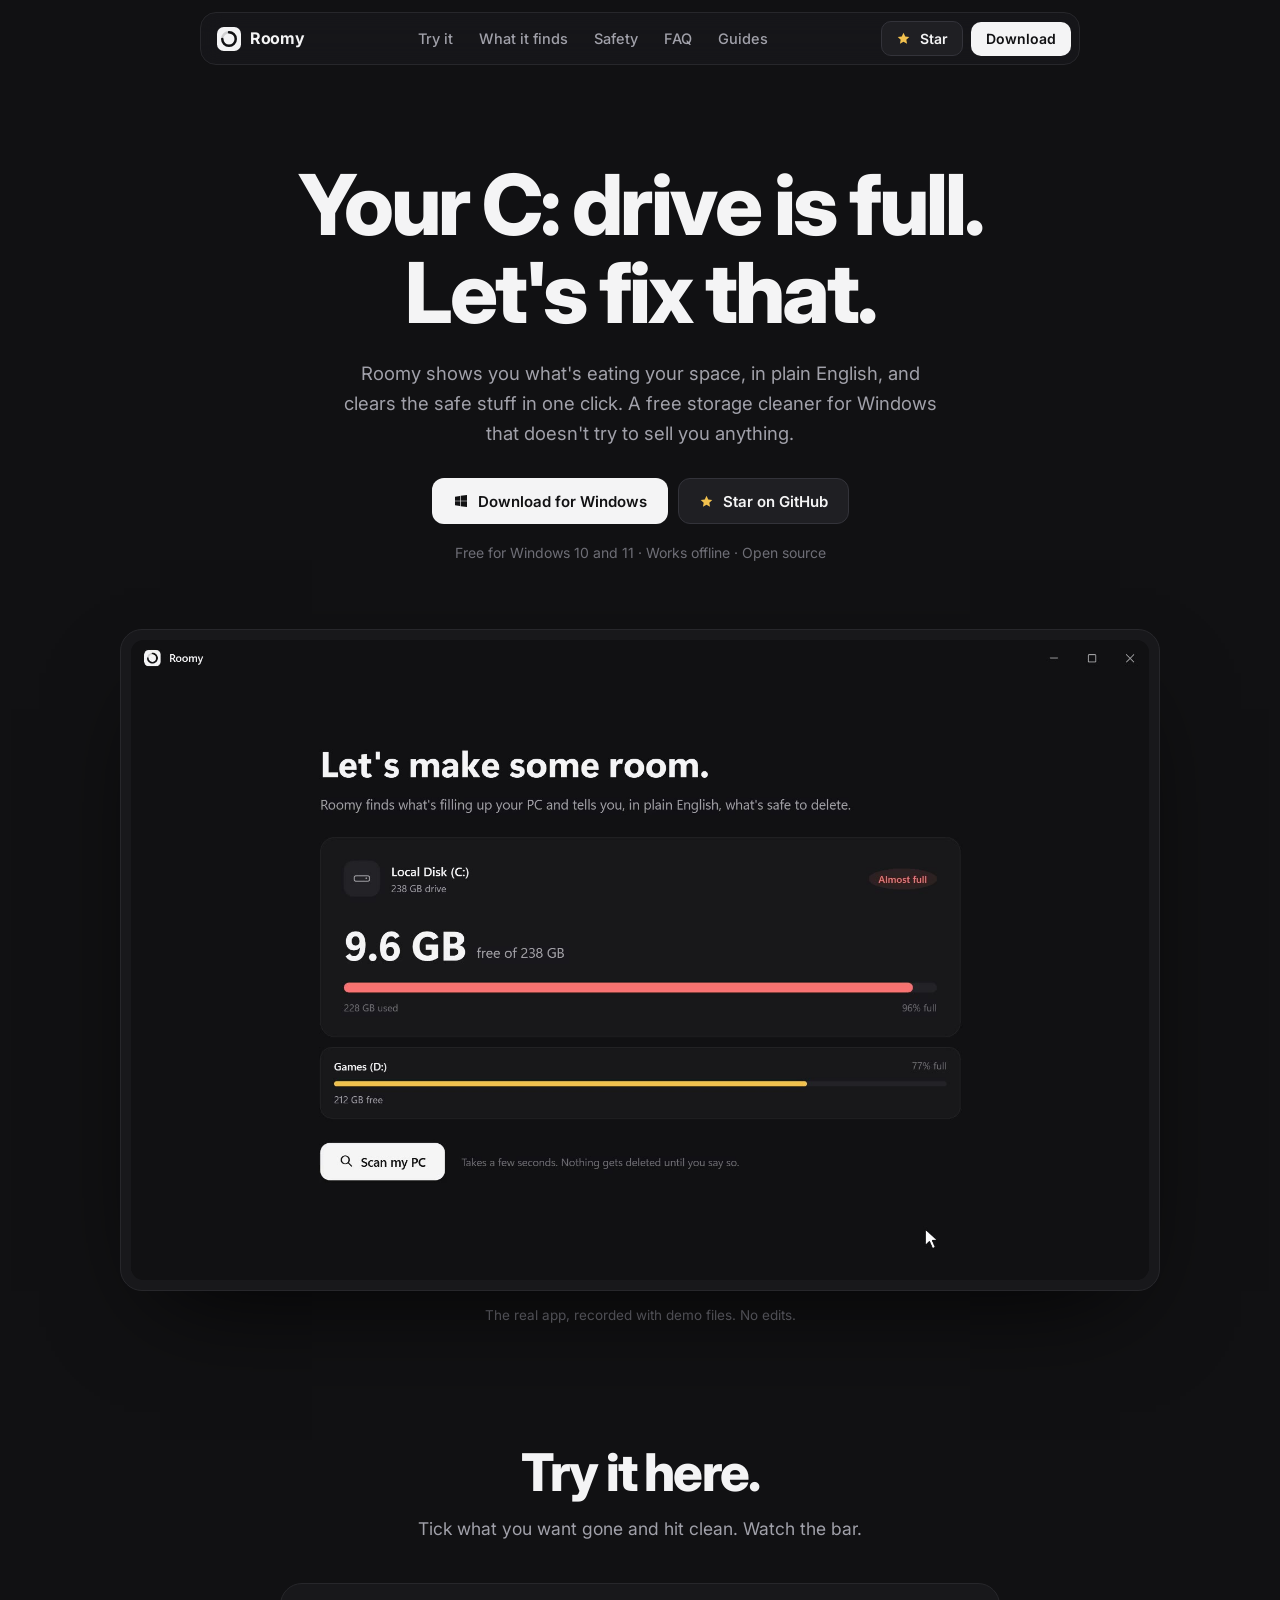
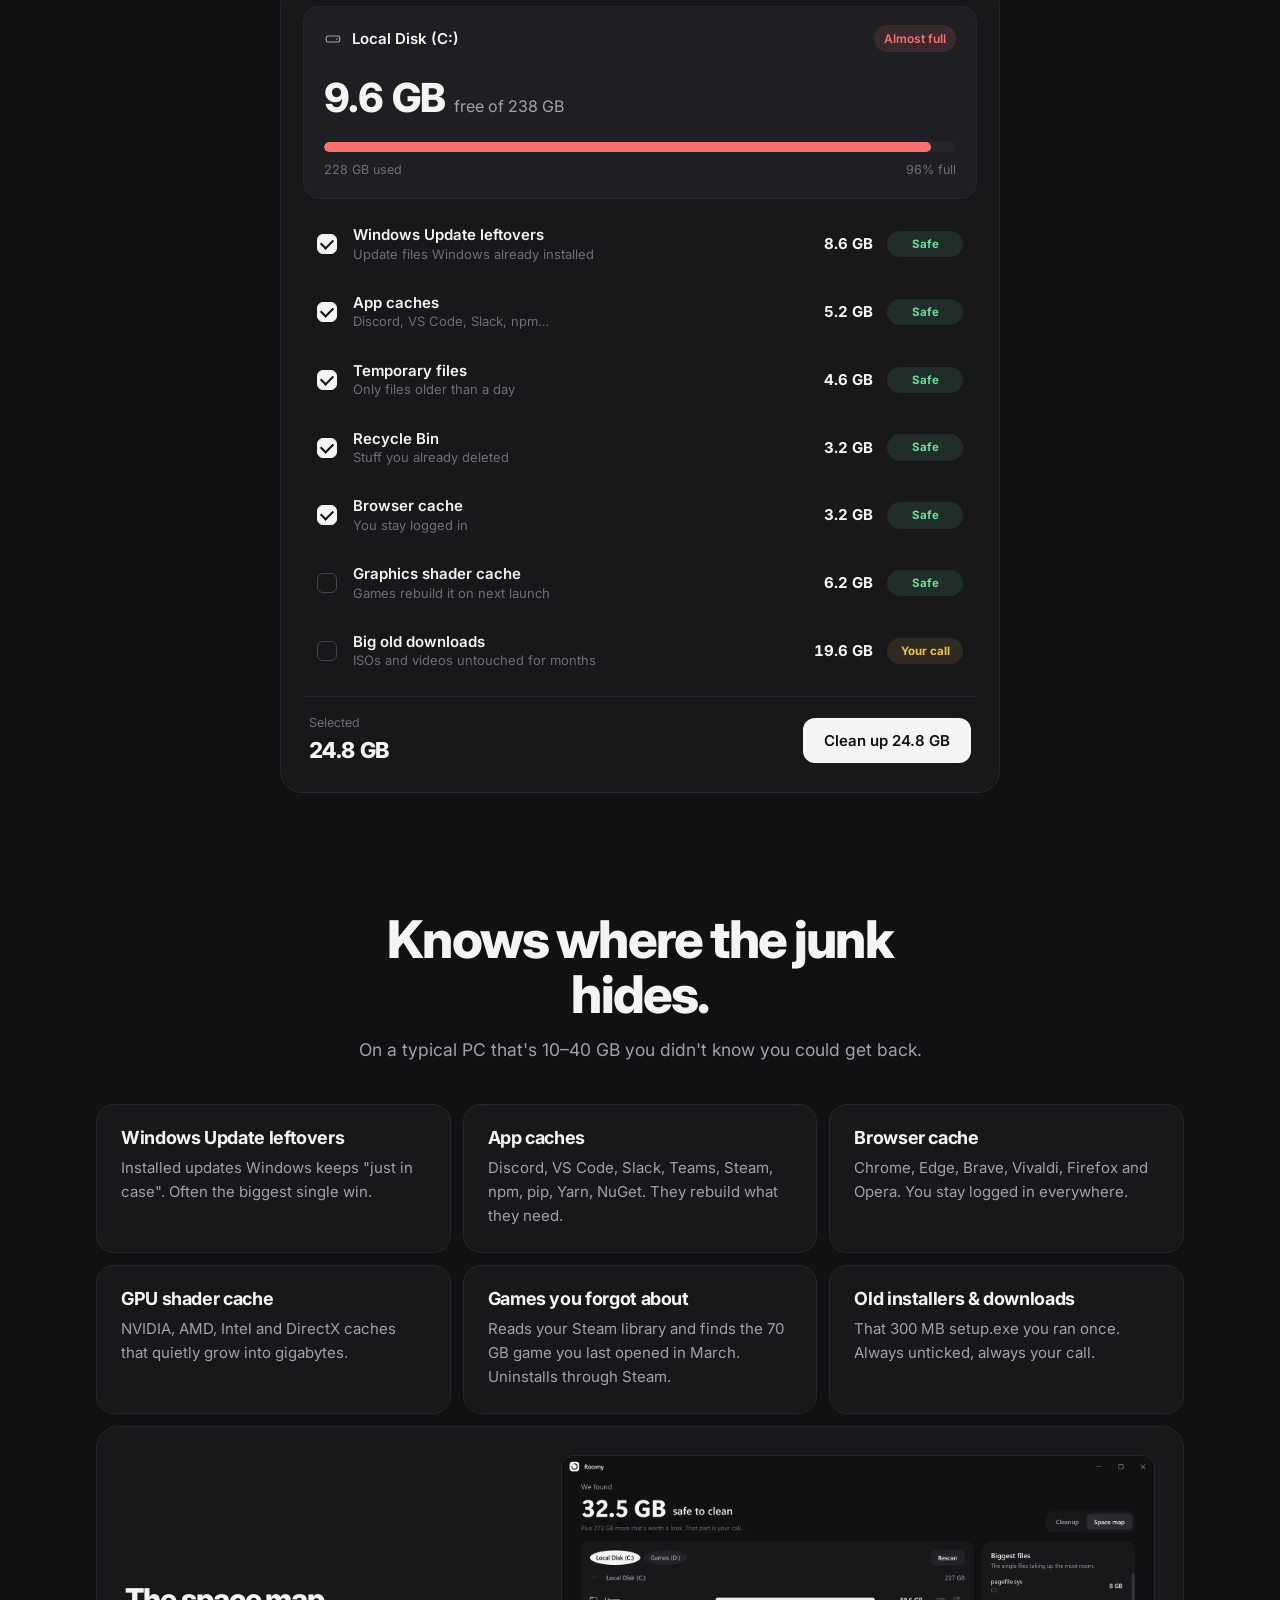
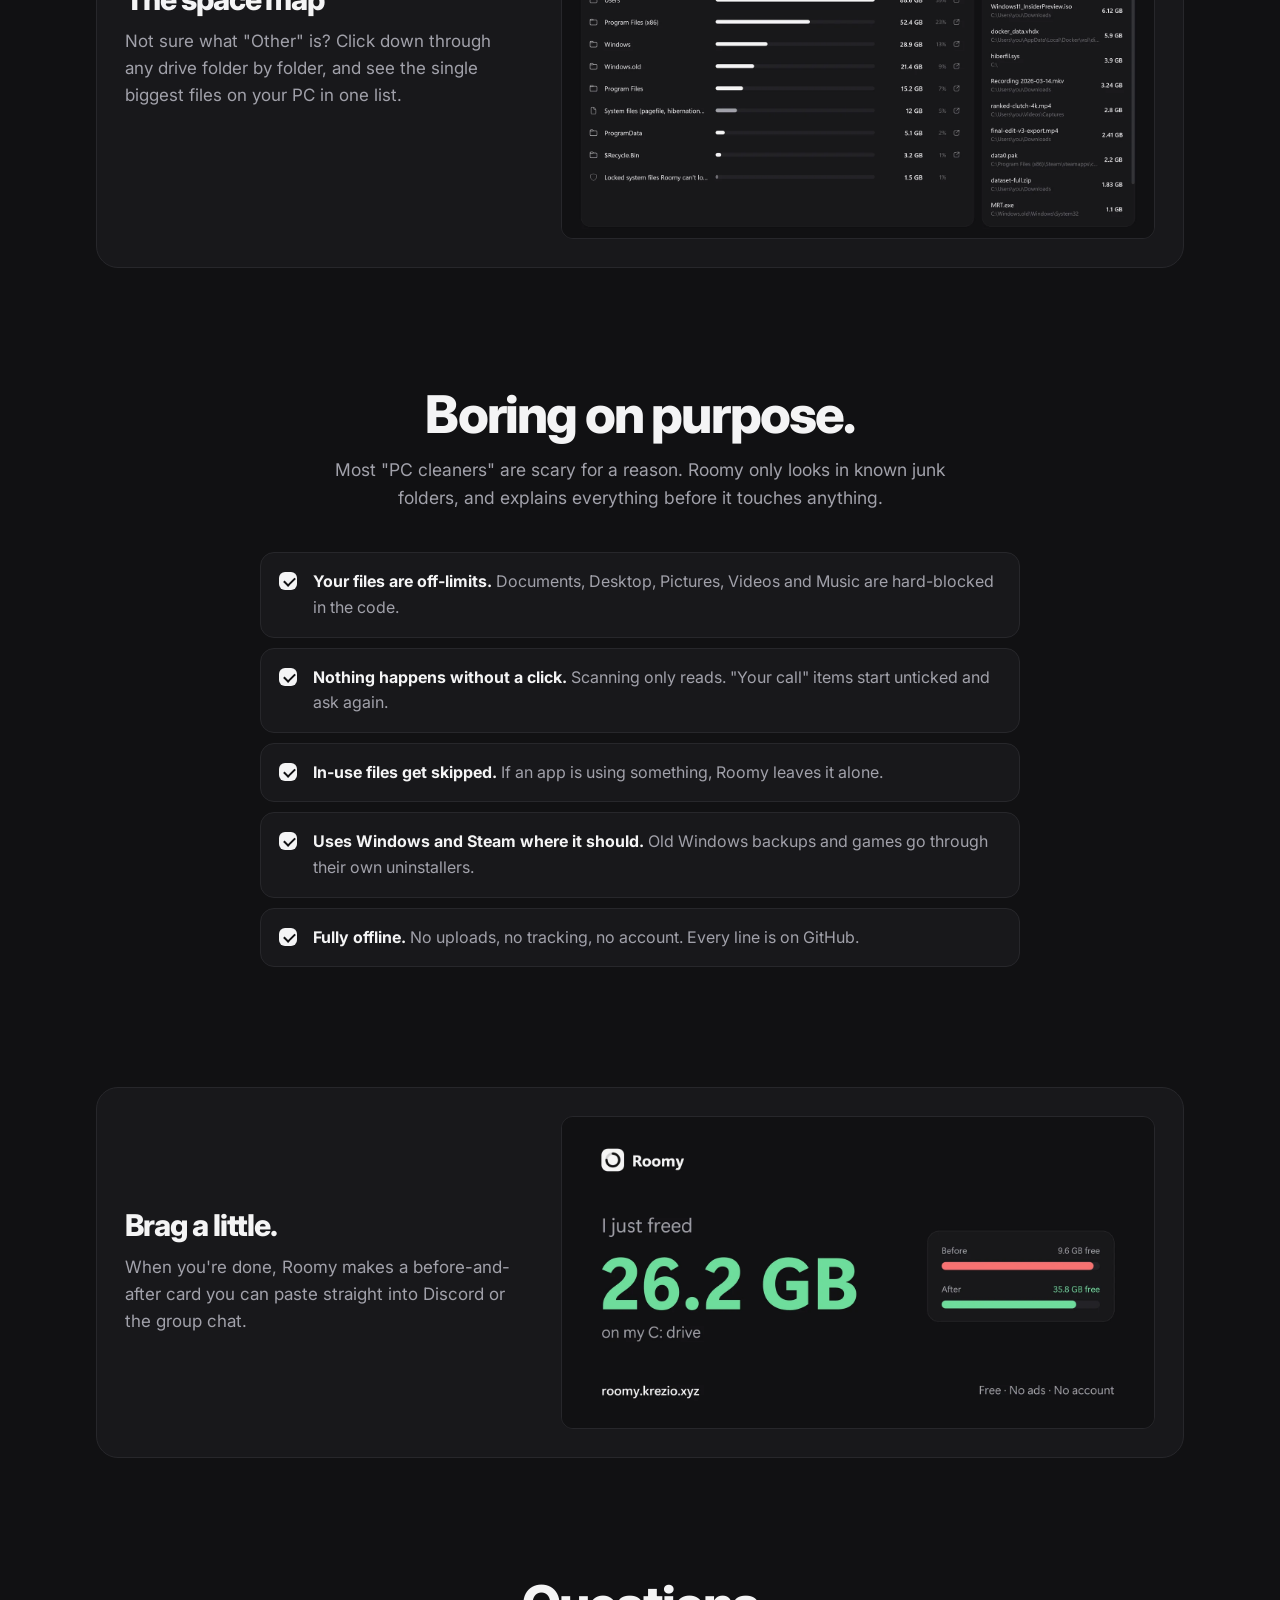
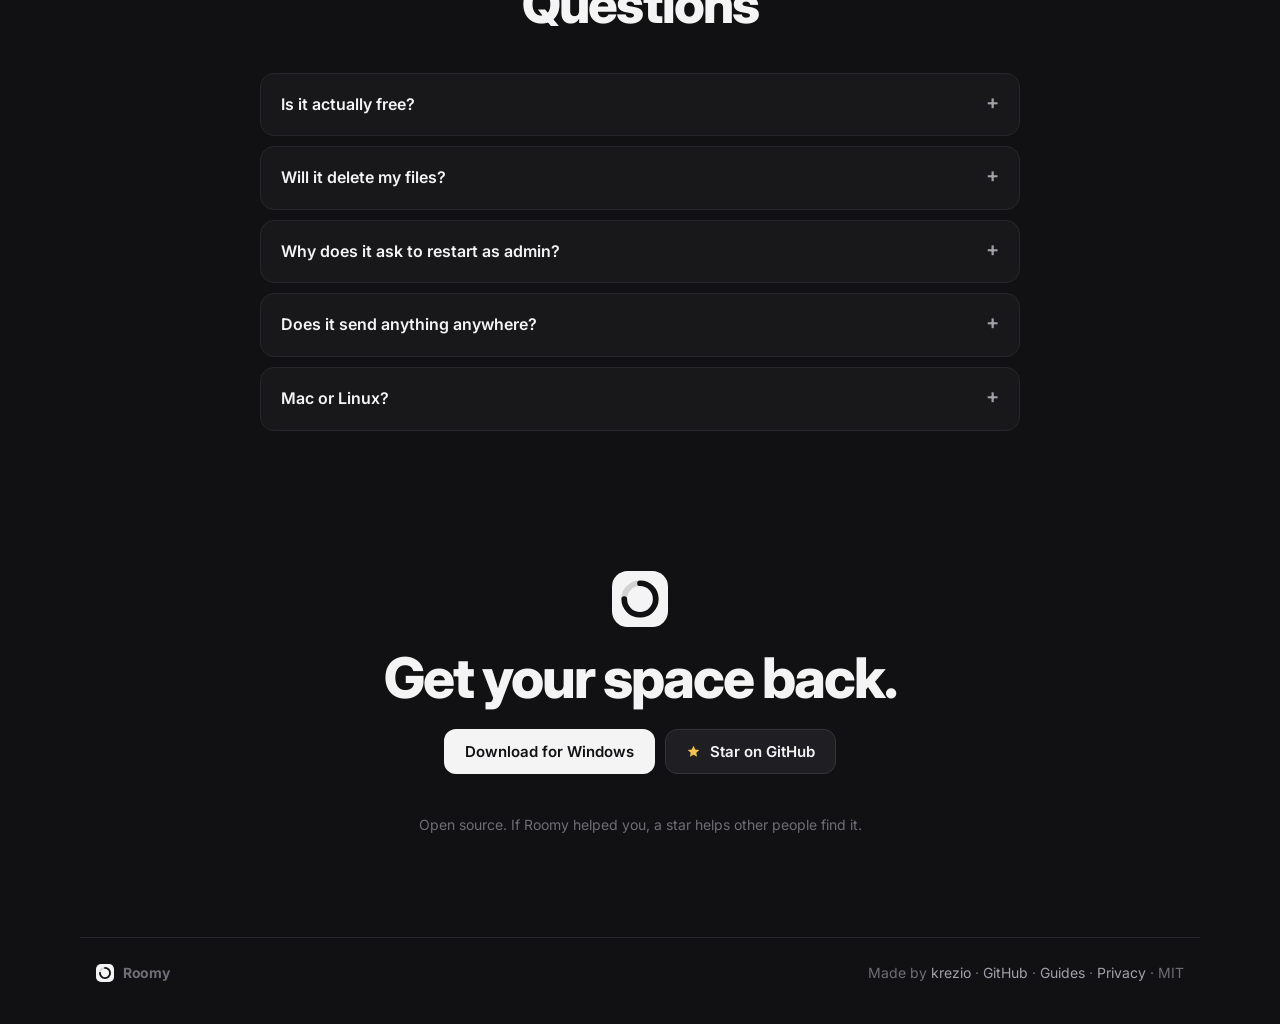
==== site/index.html @ 5559e79b "Add website" ====
<!doctype html>
<html lang="en">
<head>
  <meta charset="utf-8">
  <meta name="viewport" content="width=device-width, initial-scale=1">
  <title>Roomy: Free Disk Cleanup to Free Up Space on Windows 11 &amp; 10</title>
  <meta name="description" content="C: drive full? Roomy is a free, safe disk cleanup app for Windows 11 and 10. See what's taking up space in plain English and clear junk files in one click. No ads.">
  <link rel="canonical" href="https://roomy.krezio.xyz/">
  <meta name="google-site-verification" content="QyNxJV62C_jMAgeV5GqTAYddfvZVU5YcI4rFWdyoI1w">
  <meta name="robots" content="index, follow, max-image-preview:large">
  <meta name="theme-color" content="#111113">
  <link rel="icon" href="favicon.ico" sizes="any">
  <link rel="icon" href="assets/logo.svg" type="image/svg+xml">
  <link rel="apple-touch-icon" href="assets/apple-touch-icon.png">
  <link rel="manifest" href="site.webmanifest">
  <meta property="og:type" content="website">
  <meta property="og:site_name" content="Roomy">
  <meta property="og:title" content="Roomy: your C: drive is full. Let's fix that.">
  <meta property="og:description" content="Free disk cleanup for Windows. See what's eating your space in plain English and clean the safe stuff in one click.">
  <meta property="og:image" content="https://roomy.krezio.xyz/assets/og.png">
  <meta property="og:image:width" content="1200">
  <meta property="og:image:height" content="630">
  <meta property="og:image:alt" content="Roomy: I just freed 26.2 GB on my C: drive">
  <meta property="og:url" content="https://roomy.krezio.xyz/">
  <meta name="twitter:card" content="summary_large_image">
  <meta name="twitter:title" content="Roomy: free disk cleanup for Windows">
  <meta name="twitter:description" content="See what's eating your space in plain English and clean the safe stuff in one click.">
  <meta name="twitter:image" content="https://roomy.krezio.xyz/assets/og.png">
  <script type="application/ld+json">
  {
    "@context": "https://schema.org",
    "@graph": [
      {
        "@type": "SoftwareApplication",
        "@id": "https://roomy.krezio.xyz/#app",
        "name": "Roomy",
        "alternateName": "Roomy – Free Up Space",
        "description": "A free disk cleanup app for Windows that shows what's taking up space in plain English and safely clears junk files like Windows Update leftovers, temp files, and app, browser and GPU shader caches.",
        "applicationCategory": "UtilitiesApplication",
        "applicationSubCategory": "Disk cleanup",
        "operatingSystem": "Windows 11, Windows 10",
        "softwareVersion": "0.1.1",
        "url": "https://roomy.krezio.xyz/",
        "downloadUrl": "https://github.com/krezio/roomy/releases/latest/download/Roomy-Setup.exe",
        "installUrl": "https://apps.microsoft.com/detail/9P983BK0XVMC",
        "image": "https://roomy.krezio.xyz/assets/icon-512.png",
        "screenshot": [
          "https://roomy.krezio.xyz/assets/shots/03-results.webp",
          "https://roomy.krezio.xyz/assets/shots/05-space-map.webp",
          "https://roomy.krezio.xyz/assets/shots/07-done.webp"
        ],
        "isAccessibleForFree": true,
        "license": "https://opensource.org/licenses/MIT",
        "offers": { "@type": "Offer", "price": "0", "priceCurrency": "USD" },
        "author": { "@id": "https://roomy.krezio.xyz/#krezio" },
        "sameAs": ["https://github.com/krezio/roomy", "https://apps.microsoft.com/detail/9P983BK0XVMC"]
      },
      {
        "@type": "Organization",
        "@id": "https://roomy.krezio.xyz/#krezio",
        "name": "krezio",
        "url": "https://krezio.xyz",
        "logo": "https://roomy.krezio.xyz/assets/icon-512.png",
        "sameAs": ["https://github.com/krezio"]
      },
      {
        "@type": "WebSite",
        "@id": "https://roomy.krezio.xyz/#site",
        "url": "https://roomy.krezio.xyz/",
        "name": "Roomy",
        "publisher": { "@id": "https://roomy.krezio.xyz/#krezio" }
      },
      {
        "@type": "FAQPage",
        "mainEntity": [
          { "@type": "Question", "name": "Is Roomy actually free?", "acceptedAnswer": { "@type": "Answer", "text": "Yes. No trial, no Pro version and no ads. Roomy is open source under the MIT license." } },
          { "@type": "Question", "name": "Will Roomy delete my files?", "acceptedAnswer": { "@type": "Answer", "text": "No. Roomy only looks in known cache and temp locations, and your Documents, Desktop, Pictures, Videos and Music folders are blocked in the code. Downloads are only ever suggested, unticked, and you confirm before anything is removed." } },
          { "@type": "Question", "name": "Why does Roomy ask to restart as admin?", "acceptedAnswer": { "@type": "Answer", "text": "Windows locks its own update leftovers. Roomy works without admin; it just can't clean those until you allow it." } },
          { "@type": "Question", "name": "Does Roomy send any data?", "acceptedAnswer": { "@type": "Answer", "text": "No. Roomy works fully offline and has no accounts, analytics or telemetry." } }
        ]
      }
    ]
  }
  </script>
  <link rel="preconnect" href="https://fonts.googleapis.com">
  <link rel="preconnect" href="https://fonts.gstatic.com" crossorigin>
  <link href="https://fonts.googleapis.com/css2?family=Inter:wght@400;500;600;700;800&display=swap" rel="stylesheet">
  <link rel="stylesheet" href="styles.css">
</head>
<body>
  <header class="nav-wrap">
    <nav class="nav" aria-label="Main">
      <a class="brand" href="#top"><img src="assets/logo.svg" alt="" width="24" height="24"><span>Roomy</span></a>
      <div class="nav-links">
        <a href="#try">Try it</a>
        <a href="#finds">What it finds</a>
        <a href="#safety">Safety</a>
        <a href="#faq">FAQ</a>
        <a href="guides/">Guides</a>
      </div>
      <div class="nav-cta">
        <a class="btn btn-dark btn-sm star-btn" href="https://github.com/krezio/roomy" target="_blank" rel="noopener" aria-label="Star Roomy on GitHub"><svg viewBox="0 0 24 24" width="15" height="15" aria-hidden="true"><path fill="currentColor" d="M12 2.8l2.8 5.9 6.4.8-4.7 4.4 1.2 6.4L12 17.2l-5.7 3.1 1.2-6.4L2.8 9.5l6.4-.8z"/></svg><span>Star</span><b class="star-count" hidden></b></a>
        <a class="btn btn-light btn-sm" href="#download">Download</a>
      </div>
    </nav>
  </header>

  <main id="top">
    <!-- HERO -->
    <section class="hero">
      <h1>Your C: drive is full.<br>Let's fix that.</h1>
      <p class="lede">Roomy shows you what's eating your space, in plain English, and clears the safe stuff in one click. A free storage cleaner for Windows that doesn't try to sell you anything.</p>
      <div class="ctas" id="download">
        <a class="btn btn-light" href="https://github.com/krezio/roomy/releases/latest/download/Roomy-Setup.exe">
          <svg viewBox="0 0 24 24" width="16" height="16" aria-hidden="true"><path fill="currentColor" d="M3 5.5 10.5 4.4v7.1H3zM11.5 4.3 21 3v8.5h-9.5zM3 12.5h7.5v7.1L3 18.5zM11.5 12.5H21V21l-9.5-1.3z"/></svg>
          Download for Windows
        </a>
        <a class="btn btn-dark star-btn" href="https://github.com/krezio/roomy" target="_blank" rel="noopener"><svg viewBox="0 0 24 24" width="15" height="15" aria-hidden="true"><path fill="currentColor" d="M12 2.8l2.8 5.9 6.4.8-4.7 4.4 1.2 6.4L12 17.2l-5.7 3.1 1.2-6.4L2.8 9.5l6.4-.8z"/></svg><span>Star on GitHub</span><b class="star-count" hidden></b></a>
      </div>
      <p class="fine">Free for Windows 10 and 11 · Works offline · Open source</p>

      <figure class="video-frame">
        <video id="demoVideo" src="assets/video/roomy-demo.mp4" poster="assets/video/poster.jpg"
               autoplay muted loop playsinline preload="metadata" width="1860" height="1170"
               aria-label="Roomy scanning a PC, showing the space map, and freeing 32.5 GB"></video>
        <button class="video-toggle" id="videoToggle" aria-label="Pause video">
          <svg viewBox="0 0 24 24" width="14" height="14" aria-hidden="true"><path class="i-pause" fill="currentColor" d="M7 5h3.5v14H7zM13.5 5H17v14h-3.5z"/><path class="i-play" fill="currentColor" d="M8 5l11 7-11 7z"/></svg>
        </button>
      </figure>
      <p class="caption">The real app, recorded with demo files. No edits.</p>
    </section>

    <!-- TRY IT -->
    <section class="section" id="try">
      <div class="head">
        <h2>Try it here.</h2>
        <p>Tick what you want gone and hit clean. Watch the bar.</p>
      </div>

      <div class="try">
        <div class="try-drive">
          <div class="row">
            <span class="drive-name">
              <svg viewBox="0 0 24 24" width="18" height="18" aria-hidden="true"><rect x="3" y="8" width="18" height="8" rx="2.5" fill="none" stroke="currentColor" stroke-width="1.6"/><circle cx="17" cy="12" r="1" fill="currentColor"/></svg>
              Local Disk (C:)
            </span>
            <span class="status" id="tStatus">Almost full</span>
          </div>
          <div class="free"><b id="tFree">9.6 GB</b> free of 238 GB</div>
          <div class="meter"><span id="tBar"></span></div>
          <div class="row small"><span id="tUsed">228 GB used</span><span id="tPct">96% full</span></div>
        </div>

        <ul class="try-list" id="tList">
          <li><label><input type="checkbox" data-gb="8.6" checked><i></i><span class="t">Windows Update leftovers<small>Update files Windows already installed</small></span><b>8.6 GB</b><em class="safe">Safe</em></label></li>
          <li><label><input type="checkbox" data-gb="5.2" checked><i></i><span class="t">App caches<small>Discord, VS Code, Slack, npm…</small></span><b>5.2 GB</b><em class="safe">Safe</em></label></li>
          <li><label><input type="checkbox" data-gb="4.6" checked><i></i><span class="t">Temporary files<small>Only files older than a day</small></span><b>4.6 GB</b><em class="safe">Safe</em></label></li>
          <li><label><input type="checkbox" data-gb="3.2" checked><i></i><span class="t">Recycle Bin<small>Stuff you already deleted</small></span><b>3.2 GB</b><em class="safe">Safe</em></label></li>
          <li><label><input type="checkbox" data-gb="3.2" checked><i></i><span class="t">Browser cache<small>You stay logged in</small></span><b>3.2 GB</b><em class="safe">Safe</em></label></li>
          <li><label><input type="checkbox" data-gb="6.2"><i></i><span class="t">Graphics shader cache<small>Games rebuild it on next launch</small></span><b>6.2 GB</b><em class="safe">Safe</em></label></li>
          <li><label><input type="checkbox" data-gb="19.6"><i></i><span class="t">Big old downloads<small>ISOs and videos untouched for months</small></span><b>19.6 GB</b><em class="call">Your call</em></label></li>
        </ul>

        <div class="try-foot">
          <div><small>Selected</small><b id="tSel">24.8 GB</b></div>
          <div class="try-actions">
            <button class="link" id="tReset" hidden>Reset</button>
            <button class="btn btn-light" id="tClean">Clean up 24.8 GB</button>
          </div>
        </div>
        <p class="try-done" id="tDone" hidden>You just freed <b id="tFreed">0 GB</b>. That's the whole app: no account, no upsell.</p>
      </div>
    </section>

    <!-- FINDS -->
    <section class="section" id="finds">
      <div class="head">
        <h2>Knows where the junk hides.</h2>
        <p>On a typical PC that's 10–40 GB you didn't know you could get back.</p>
      </div>
      <div class="grid">
        <article class="card"><h3>Windows Update leftovers</h3><p>Installed updates Windows keeps "just in case". Often the biggest single win.</p></article>
        <article class="card"><h3>App caches</h3><p>Discord, VS Code, Slack, Teams, Steam, npm, pip, Yarn, NuGet. They rebuild what they need.</p></article>
        <article class="card"><h3>Browser cache</h3><p>Chrome, Edge, Brave, Vivaldi, Firefox and Opera. You stay logged in everywhere.</p></article>
        <article class="card"><h3>GPU shader cache</h3><p>NVIDIA, AMD, Intel and DirectX caches that quietly grow into gigabytes.</p></article>
        <article class="card"><h3>Games you forgot about</h3><p>Reads your Steam library and finds the 70 GB game you last opened in March. Uninstalls through Steam.</p></article>
        <article class="card"><h3>Old installers &amp; downloads</h3><p>That 300 MB setup.exe you ran once. Always unticked, always your call.</p></article>
      </div>

      <div class="split">
        <div>
          <h3 class="split-title">The space map</h3>
          <p class="split-text">Not sure what "Other" is? Click down through any drive folder by folder, and see the single biggest files on your PC in one list.</p>
        </div>
        <img src="assets/shots/05-space-map.webp" alt="Roomy space map showing folders by size and the biggest files" width="1600" height="1032" loading="lazy" decoding="async">
      </div>
    </section>

    <!-- SAFETY -->
    <section class="section" id="safety">
      <div class="head">
        <h2>Boring on purpose.</h2>
        <p>Most "PC cleaners" are scary for a reason. Roomy only looks in known junk folders, and explains everything before it touches anything.</p>
      </div>
      <ul class="checks">
        <li><b>Your files are off-limits.</b> Documents, Desktop, Pictures, Videos and Music are hard-blocked in the code.</li>
        <li><b>Nothing happens without a click.</b> Scanning only reads. "Your call" items start unticked and ask again.</li>
        <li><b>In-use files get skipped.</b> If an app is using something, Roomy leaves it alone.</li>
        <li><b>Uses Windows and Steam where it should.</b> Old Windows backups and games go through their own uninstallers.</li>
        <li><b>Fully offline.</b> No uploads, no tracking, no account. Every line is on GitHub.</li>
      </ul>
    </section>

    <!-- SHARE -->
    <section class="section split share">
      <div>
        <h3 class="split-title">Brag a little.</h3>
        <p class="split-text">When you're done, Roomy makes a before-and-after card you can paste straight into Discord or the group chat.</p>
      </div>
      <img src="assets/shots/08-share-card.webp" alt="Share card: I just freed 26.2 GB on my C: drive" width="1600" height="840" loading="lazy" decoding="async">
    </section>

    <!-- FAQ -->
    <section class="section" id="faq">
      <div class="head"><h2>Questions</h2></div>
      <div class="faq">
        <details><summary>Is it actually free?</summary><p>Yes. No trial, no "Pro", no ads. It's open source under the MIT license.</p></details>
        <details><summary>Will it delete my files?</summary><p>No. Roomy only looks in known cache and temp locations, and your personal folders are blocked in the code. Downloads are only ever suggested, unticked, and you confirm before anything is removed.</p></details>
        <details><summary>Why does it ask to restart as admin?</summary><p>Windows locks its own update leftovers. Roomy works fine without admin; it just can't clean those until you allow it.</p></details>
        <details><summary>Does it send anything anywhere?</summary><p>No. Roomy doesn't connect to the internet.</p></details>
        <details><summary>Mac or Linux?</summary><p>Not right now. Roomy is made for Windows 10 and 11.</p></details>
      </div>
    </section>

    <section class="end">
      <img src="assets/logo.svg" alt="" width="56" height="56">
      <h2>Get your space back.</h2>
      <div class="ctas">
        <a class="btn btn-light" href="https://github.com/krezio/roomy/releases/latest/download/Roomy-Setup.exe">Download for Windows</a>
        <a class="btn btn-dark star-btn" href="https://github.com/krezio/roomy" target="_blank" rel="noopener"><svg viewBox="0 0 24 24" width="15" height="15" aria-hidden="true"><path fill="currentColor" d="M12 2.8l2.8 5.9 6.4.8-4.7 4.4 1.2 6.4L12 17.2l-5.7 3.1 1.2-6.4L2.8 9.5l6.4-.8z"/></svg><span>Star on GitHub</span><b class="star-count" hidden></b></a>
      </div>
      <p class="fine">Open source. If Roomy helped you, a star helps other people find it.</p>
    </section>
  </main>

  <footer class="footer">
    <span class="brand"><img src="assets/logo.svg" alt="" width="18" height="18"><span>Roomy</span></span>
    <span>Made by <a href="https://krezio.xyz">krezio</a> · <a href="https://github.com/krezio/roomy" target="_blank" rel="noopener">GitHub</a> · <a href="guides/">Guides</a> · <a href="privacy.html">Privacy</a> · MIT</span>
  </footer>

  <script src="main.js" defer></script>
</body>
</html>
---- site/styles.css ----
:root {
  --bg: #111113;
  --panel: #18181b;
  --panel-2: #1f1f23;
  --key: #26262b;
  --line: #27272b;
  --line-2: #33333a;
  --text: #f4f4f5;
  --muted: #a1a1aa;
  --faint: #6e6e76;
  --red: #f87171;
  --amber: #f2c14e;
  --green: #6edc9c;
  --max: 1120px;
  color-scheme: dark;
}

* { box-sizing: border-box; }
html { scroll-behavior: smooth; -webkit-text-size-adjust: 100%; }
body {
  margin: 0;
  background: var(--bg);
  color: var(--text);
  font: 400 16px/1.6 Inter, "Segoe UI", system-ui, sans-serif;
  -webkit-font-smoothing: antialiased;
  overflow-x: hidden;
}
img, video { max-width: 100%; height: auto; display: block; }
a { color: inherit; }
h1, h2, h3 { margin: 0; letter-spacing: -0.035em; line-height: 1.05; }
:focus-visible { outline: 2px solid var(--text); outline-offset: 3px; border-radius: 8px; }

/* buttons */
.btn {
  display: inline-flex; align-items: center; justify-content: center; gap: 9px;
  font: 600 15px/1 Inter, system-ui, sans-serif; text-decoration: none; cursor: pointer;
  padding: 14px 20px; border-radius: 12px; border: 1px solid transparent;
  transition: background .15s, transform .1s, border-color .15s;
}
.btn:active { transform: scale(.98); }
.btn-light { background: var(--text); color: #111113; }
.btn-light:hover { background: #fff; }
.btn-dark { background: var(--panel-2); color: var(--text); border-color: var(--line-2); }
.btn-dark:hover { background: var(--key); }
.btn-sm { padding: 9px 14px; font-size: 14px; border-radius: 10px; }
.btn:disabled { opacity: .5; cursor: default; }

/* nav */
.nav-wrap { position: sticky; top: 12px; z-index: 10; padding: 0 16px; }
.nav {
  max-width: 880px; margin: 12px auto 0;
  display: flex; align-items: center; justify-content: space-between; gap: 16px;
  padding: 8px 8px 8px 16px; border-radius: 16px;
  background: rgba(24,24,27,.82); border: 1px solid var(--line);
  backdrop-filter: blur(12px); -webkit-backdrop-filter: blur(12px);
}
.brand { display: inline-flex; align-items: center; gap: 9px; font-weight: 700; text-decoration: none; letter-spacing: -.02em; }
.nav-links { display: flex; gap: 26px; }
.nav-links a { color: var(--muted); text-decoration: none; font-size: 14.5px; font-weight: 500; }
.nav-links a:hover { color: var(--text); }

/* hero */
.hero { max-width: var(--max); margin: 0 auto; padding: 96px 16px 0; text-align: center; }
.hero h1 { font-size: clamp(36px, 7vw, 84px); font-weight: 800; text-wrap: balance; }
.lede { max-width: 600px; margin: 22px auto 30px; font-size: 18.5px; color: var(--muted); }
.ctas { display: flex; gap: 10px; justify-content: center; flex-wrap: wrap; }
.fine { color: var(--faint); font-size: 14px; margin: 18px 0 0; }

.video-frame {
  position: relative; margin: 64px auto 0; max-width: 1040px;
  padding: 10px; border-radius: 22px; background: var(--panel); border: 1px solid var(--line);
  box-shadow: 0 40px 100px -40px rgba(0,0,0,.9);
}
.video-frame video { width: 100%; border-radius: 13px; background: #111113; }
.video-toggle {
  position: absolute; right: 22px; bottom: 22px; width: 34px; height: 34px; border-radius: 10px;
  display: grid; place-items: center; cursor: pointer;
  background: rgba(17,17,19,.75); color: var(--text); border: 1px solid var(--line-2);
  opacity: 0; transition: opacity .2s;
}
.video-frame:hover .video-toggle, .video-toggle:focus-visible { opacity: 1; }
.video-toggle .i-play { display: none; }
.video-toggle.paused .i-play { display: block; }
.video-toggle.paused .i-pause { display: none; }
.caption { color: var(--faint); font-size: 13.5px; margin: 14px 0 0; }

/* sections */
.section { max-width: var(--max); margin: 0 auto; padding: 120px 16px 0; }
.head { text-align: center; max-width: 620px; margin: 0 auto 40px; }
.head h2 { font-size: clamp(32px, 4.6vw, 52px); font-weight: 800; }
.head p { color: var(--muted); font-size: 17.5px; margin: 14px 0 0; }

/* try it */
.try { max-width: 720px; margin: 0 auto; background: var(--panel); border: 1px solid var(--line); border-radius: 22px; padding: 22px; }
.try-drive { background: var(--panel-2); border: 1px solid var(--line); border-radius: 16px; padding: 18px 20px; }
.row { display: flex; justify-content: space-between; align-items: center; gap: 12px; }
.row.small { font-size: 12.5px; color: var(--faint); margin-top: 8px; }
.drive-name { display: inline-flex; align-items: center; gap: 10px; font-weight: 600; font-size: 15px; }
.drive-name svg { color: var(--muted); }
.status { font-size: 12px; font-weight: 600; padding: 4px 10px; border-radius: 99px; transition: color .4s, background .4s; color: var(--red); background: rgba(248,113,113,.12); }
.status.amber { color: var(--amber); background: rgba(242,193,78,.12); }
.status.green { color: var(--green); background: rgba(110,220,156,.12); }
.free { margin: 14px 0 12px; color: var(--muted); }
.free b { color: var(--text); font-size: 40px; font-weight: 800; letter-spacing: -.04em; margin-right: 6px; font-variant-numeric: tabular-nums; }
.meter { height: 10px; border-radius: 99px; background: var(--key); overflow: hidden; }
.meter span { display: block; height: 100%; width: 96%; border-radius: inherit; background: var(--red); transition: width 1.4s cubic-bezier(.2,.8,.2,1), background .8s; }
.meter span.amber { background: var(--amber); }
.meter span.green { background: var(--green); }

.try-list { list-style: none; margin: 14px 0 0; padding: 0; display: grid; gap: 6px; }
.try-list label {
  display: grid; grid-template-columns: 22px 1fr auto 76px; align-items: center; gap: 14px;
  padding: 12px 14px; border-radius: 12px; cursor: pointer; transition: background .15s;
}
.try-list label:hover { background: var(--panel-2); }
.try-list input { position: absolute; opacity: 0; pointer-events: none; }
.try-list i { width: 20px; height: 20px; border-radius: 6px; border: 1.5px solid #45454d; display: grid; place-items: center; transition: background .15s, border-color .15s; }
.try-list input:checked + i { background: var(--text); border-color: var(--text); }
.try-list input:checked + i::after { content: ""; width: 10px; height: 6px; border: 2px solid #111113; border-top: 0; border-right: 0; transform: rotate(-45deg) translate(1px, -1px); }
.try-list input:focus-visible + i { outline: 2px solid var(--text); outline-offset: 2px; }
.try-list .t { font-weight: 600; font-size: 15px; line-height: 1.35; }
.try-list small { display: block; color: var(--faint); font-weight: 400; font-size: 13px; }
.try-list b { font-variant-numeric: tabular-nums; font-size: 15px; }
.try-list em { font-style: normal; font-size: 11.5px; font-weight: 700; text-align: center; padding: 4px 8px; border-radius: 99px; }
.try-list em.safe { color: var(--green); background: rgba(110,220,156,.1); }
.try-list em.call { color: var(--amber); background: rgba(242,193,78,.1); }
.try-list li.gone { opacity: .35; text-decoration: line-through; text-decoration-color: var(--faint); }
.try-list li.gone label { cursor: default; }

.try-foot { display: flex; justify-content: space-between; align-items: center; gap: 12px; margin-top: 14px; padding: 16px 6px 2px; border-top: 1px solid var(--line); }
.try-foot small { display: block; color: var(--faint); font-size: 12.5px; }
.try-foot b { font-size: 22px; font-weight: 800; letter-spacing: -.03em; font-variant-numeric: tabular-nums; }
.try-actions { display: flex; align-items: center; gap: 14px; }
.link { background: none; border: 0; color: var(--muted); font: 500 14px Inter, sans-serif; cursor: pointer; padding: 6px; }
.link:hover { color: var(--text); }
.try-done { text-align: center; color: var(--muted); margin: 16px 0 4px; }
.try-done b { color: var(--green); }

/* features */
.grid { display: grid; grid-template-columns: repeat(3, 1fr); gap: 12px; }
.card { background: var(--panel); border: 1px solid var(--line); border-radius: 18px; padding: 24px; }
.card h3 { font-size: 18px; letter-spacing: -.02em; margin-bottom: 8px; }
.card p { color: var(--muted); margin: 0; font-size: 15px; }

.split { display: grid; grid-template-columns: .8fr 1.2fr; gap: 40px; align-items: center; margin-top: 12px; padding: 28px; background: var(--panel); border: 1px solid var(--line); border-radius: 22px; }
.split img { border-radius: 12px; border: 1px solid var(--line); }
.split-title { font-size: 30px; font-weight: 800; }
.split-text { color: var(--muted); font-size: 17px; margin: 12px 0 0; }
.section.split { max-width: calc(var(--max) - 32px); margin-top: 120px; padding: 28px; }

/* safety */
.checks { list-style: none; margin: 0 auto; padding: 0; max-width: 760px; display: grid; gap: 10px; }
.checks li { background: var(--panel); border: 1px solid var(--line); border-radius: 14px; padding: 16px 18px 16px 52px; position: relative; color: var(--muted); }
.checks li::before { content: ""; position: absolute; left: 18px; top: 19px; width: 18px; height: 18px; border-radius: 6px; background: var(--text); }
.checks li::after { content: ""; position: absolute; left: 22.5px; top: 24px; width: 9px; height: 5px; border: 2px solid #111113; border-top: 0; border-right: 0; transform: rotate(-45deg); }
.checks b { color: var(--text); }

/* faq */
.faq { max-width: 760px; margin: 0 auto; display: grid; gap: 10px; }
details { background: var(--panel); border: 1px solid var(--line); border-radius: 14px; padding: 0 20px; }
summary { cursor: pointer; list-style: none; padding: 18px 0; font-weight: 600; display: flex; justify-content: space-between; gap: 12px; }
summary::-webkit-details-marker { display: none; }
summary::after { content: "+"; color: var(--muted); font-size: 20px; line-height: 1; transition: transform .2s; }
details[open] summary::after { transform: rotate(45deg); }
details p { color: var(--muted); margin: 0 0 18px; }

/* end */
.end { text-align: center; padding: 140px 16px 40px; display: grid; justify-items: center; gap: 22px; }
.end h2 { font-size: clamp(34px, 5vw, 56px); font-weight: 800; }

.footer { max-width: var(--max); margin: 60px auto 0; padding: 24px 16px 40px; display: flex; justify-content: space-between; gap: 16px; flex-wrap: wrap; border-top: 1px solid var(--line); color: var(--faint); font-size: 14px; }
.footer a { color: var(--muted); text-decoration: none; }
.footer a:hover { color: var(--text); }

/* gentle entrance, no fireworks */
.fade { opacity: 0; transform: translateY(16px); transition: opacity .7s ease, transform .7s ease; }
.fade.in { opacity: 1; transform: none; }

@media (max-width: 900px) {
  .nav-links { display: none; }
  .grid { grid-template-columns: 1fr 1fr; }
  .split, .section.split { grid-template-columns: 1fr; }
}
@media (max-width: 600px) {
  .hero { padding-top: 64px; }
  .lede { font-size: 16.5px; }
  .ctas .btn { flex: 1 1 100%; }
  .video-frame { padding: 5px; border-radius: 14px; margin-top: 44px; }
  .video-frame video { border-radius: 10px; }
  .section { padding-top: 90px; }
  .grid { grid-template-columns: 1fr; }
  .try { padding: 12px; border-radius: 18px; }
  .try-list label { grid-template-columns: 20px 1fr auto; gap: 12px; padding: 11px 8px; }
  .try-list em { display: none; }
  .try-foot { flex-direction: column; align-items: stretch; }
  .try-actions { justify-content: space-between; }
  .try-actions .btn { flex: 1; }
  .split, .section.split { padding: 18px; }
}
@media (prefers-reduced-motion: reduce) {
  *, *::before, *::after { transition: none !important; }
  .fade { opacity: 1; transform: none; }
  html { scroll-behavior: auto; }
}

/* ---------- long-form pages: privacy + guides ---------- */
.doc { max-width: 720px; margin: 0 auto; padding: 80px 16px 40px; }
.doc h1 { font-size: clamp(34px, 6vw, 50px); font-weight: 800; margin-bottom: 14px; text-wrap: balance; }
.doc .date, .doc .meta { color: var(--faint); margin: 0 0 36px; font-size: 14.5px; }
.doc h2 { font-size: 26px; margin: 46px 0 12px; letter-spacing: -.025em; }
.doc h3 { font-size: 19px; margin: 28px 0 8px; letter-spacing: -.015em; }
.doc p, .doc li { color: var(--muted); font-size: 17px; line-height: 1.7; }
.doc li { margin: 6px 0; }
.doc b, .doc strong { color: var(--text); }
.doc a { color: var(--text); }
.doc code { font: 500 14.5px/1.4 ui-monospace, Consolas, monospace; background: var(--panel-2); border: 1px solid var(--line); border-radius: 6px; padding: 2px 6px; color: var(--text); word-break: break-word; }
.doc pre { background: var(--panel); border: 1px solid var(--line); border-radius: 12px; padding: 14px 16px; overflow-x: auto; }
.doc pre code { background: none; border: 0; padding: 0; }
.doc kbd { font: 600 13px Inter, sans-serif; background: var(--key); border: 1px solid var(--line-2); border-bottom-width: 2px; border-radius: 6px; padding: 1px 7px; color: var(--text); }
.crumbs { font-size: 14px; color: var(--faint); margin-bottom: 18px; }
.crumbs a { color: var(--muted); text-decoration: none; }
.crumbs a:hover { color: var(--text); }
.tldr { background: var(--panel); border: 1px solid var(--line); border-radius: 16px; padding: 18px 22px; margin: 0 0 8px; }
.tldr p { margin: 0; }
.tldr .label { display: block; font-size: 13px; text-transform: uppercase; letter-spacing: .08em; color: var(--faint); margin-bottom: 6px; }
.callout { border-left: 3px solid var(--amber); background: rgba(242,193,78,.06); border-radius: 0 12px 12px 0; padding: 12px 18px; margin: 20px 0; }
.callout p { margin: 0; }
.cta-box { margin: 48px 0 8px; padding: 26px; border-radius: 20px; background: var(--panel); border: 1px solid var(--line); display: grid; grid-template-columns: auto 1fr; gap: 18px 20px; align-items: center; }
.cta-box h2 { margin: 0; font-size: 22px; }
.cta-box p { margin: 4px 0 0; font-size: 15.5px; }
.cta-box .btn { grid-column: 1 / -1; justify-self: start; }
.related { list-style: none; padding: 0; display: grid; gap: 8px; }
.related a { display: block; padding: 14px 18px; border-radius: 14px; background: var(--panel); border: 1px solid var(--line); text-decoration: none; color: var(--text); font-weight: 600; }
.related a:hover { background: var(--panel-2); }
.guide-list { list-style: none; padding: 0; margin: 0; display: grid; gap: 12px; }
.guide-list a { display: block; padding: 22px 24px; border-radius: 18px; background: var(--panel); border: 1px solid var(--line); text-decoration: none; transition: background .15s; }
.guide-list a:hover { background: var(--panel-2); }
.guide-list h2 { font-size: 20px; margin: 0 0 6px; color: var(--text); letter-spacing: -.02em; }
.guide-list p { margin: 0; font-size: 15.5px; }
@media (max-width: 600px) {
  .doc { padding-top: 56px; }
  .doc p, .doc li { font-size: 16px; }
  .cta-box { grid-template-columns: 1fr; }
  .cta-box .btn { justify-self: stretch; }
}

/* star buttons */
.nav-cta { display: flex; gap: 8px; align-items: center; }
.star-btn svg { color: var(--amber); }
.star-count { font-weight: 700; padding-left: 9px; margin-left: 2px; border-left: 1px solid var(--line-2); font-variant-numeric: tabular-nums; }
@media (max-width: 600px) { .nav-cta .star-btn span { display: none; } }
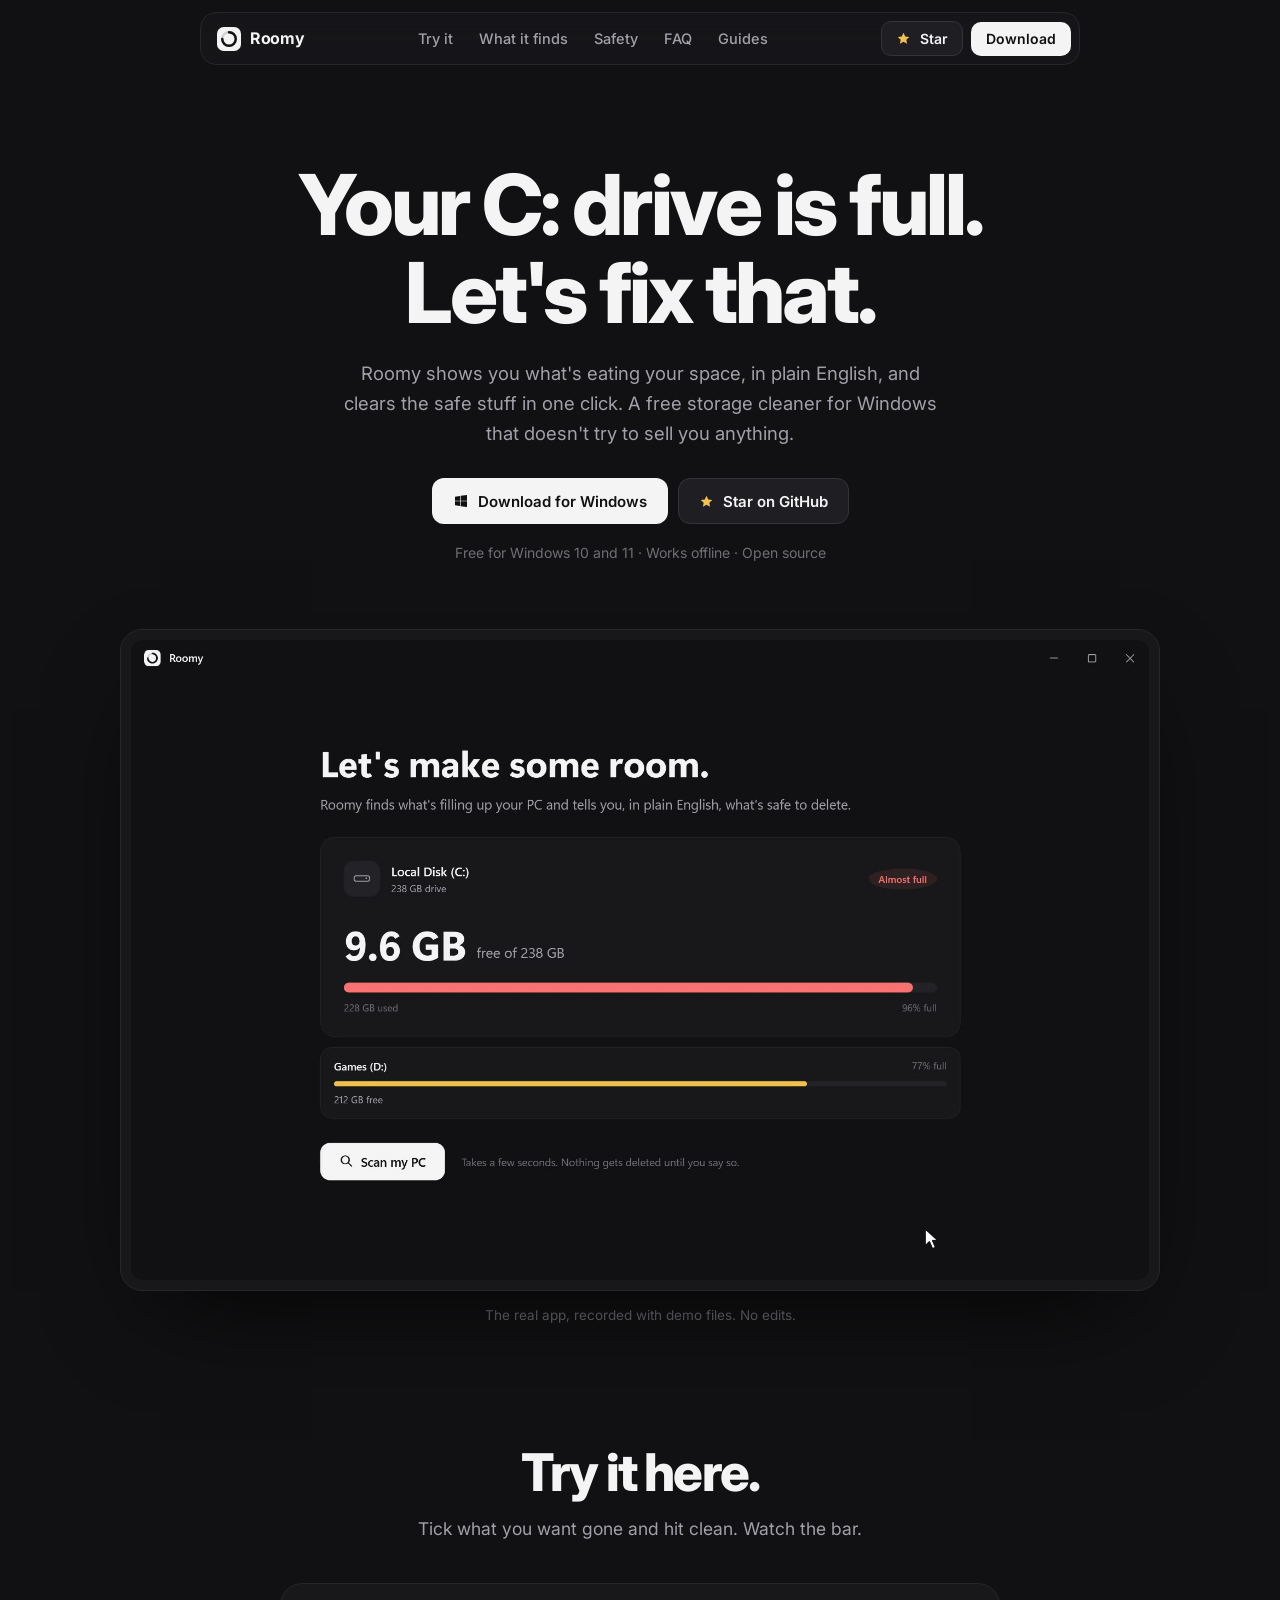
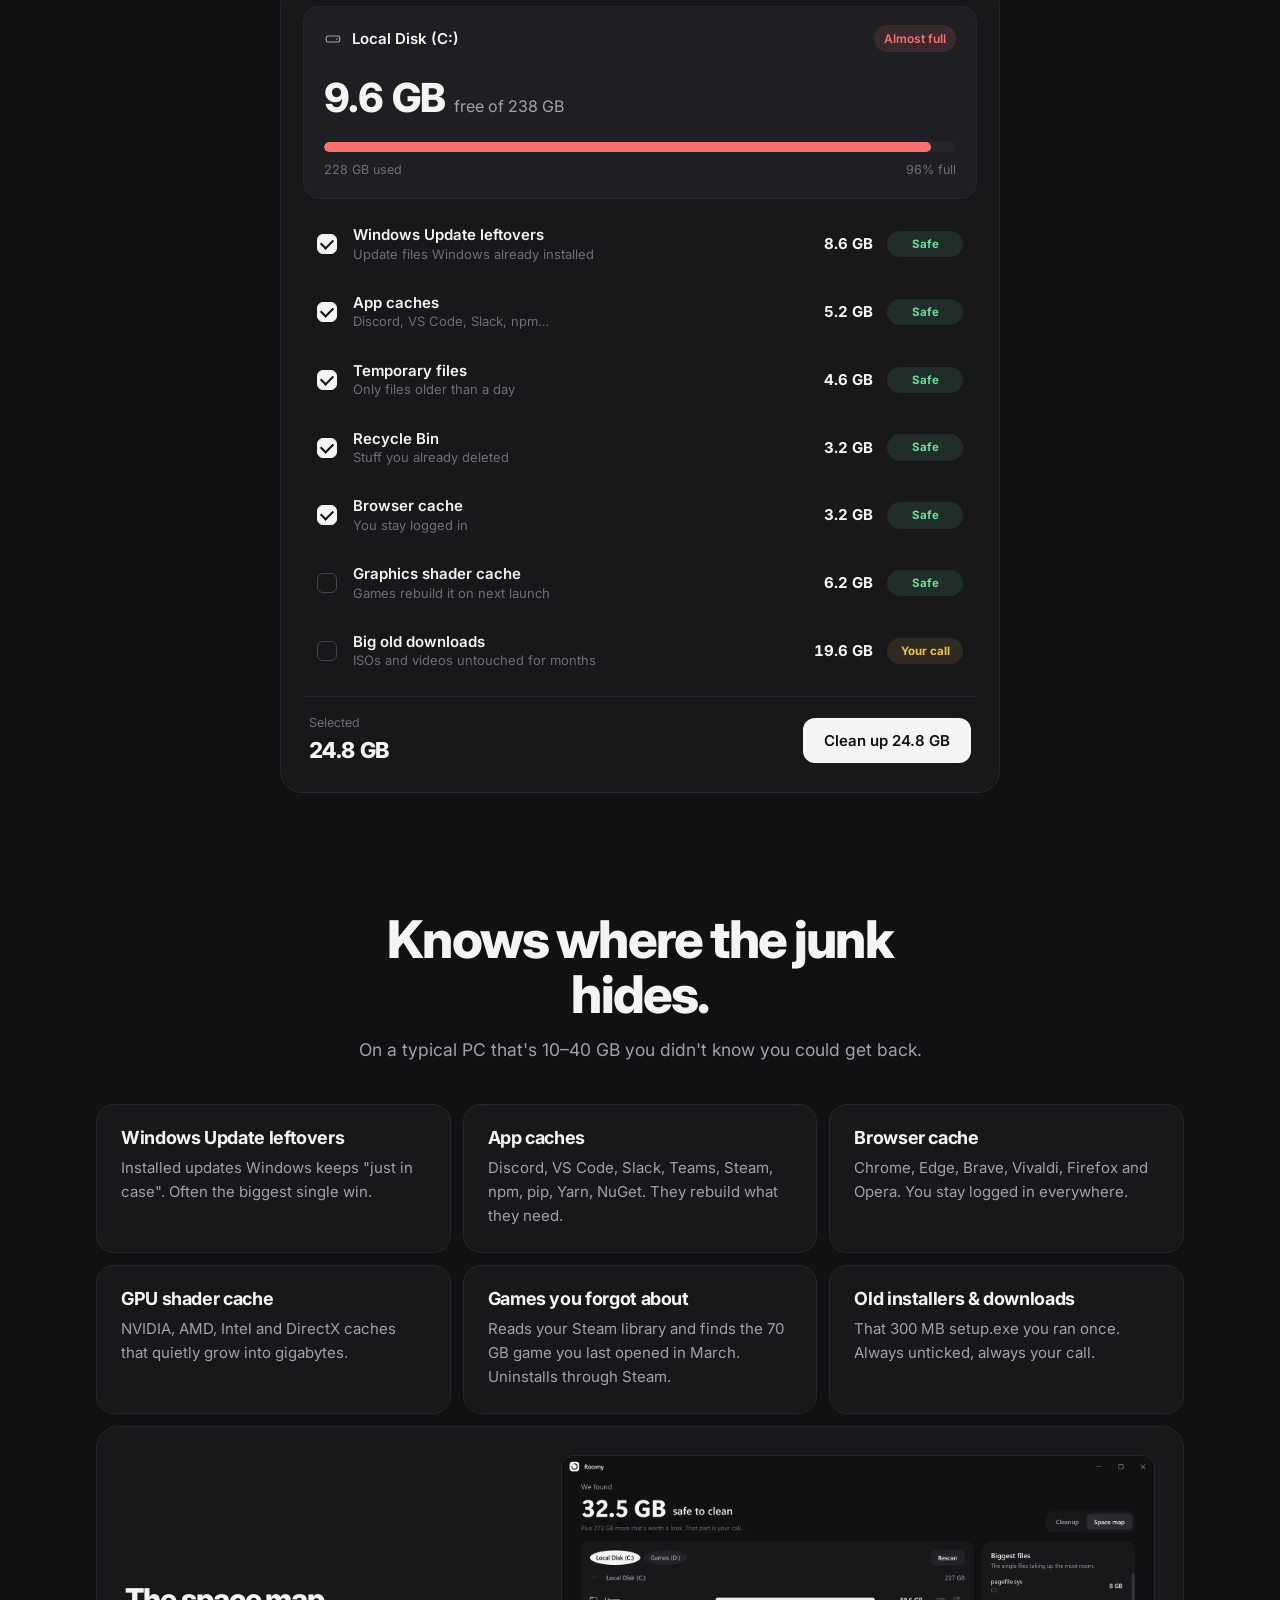
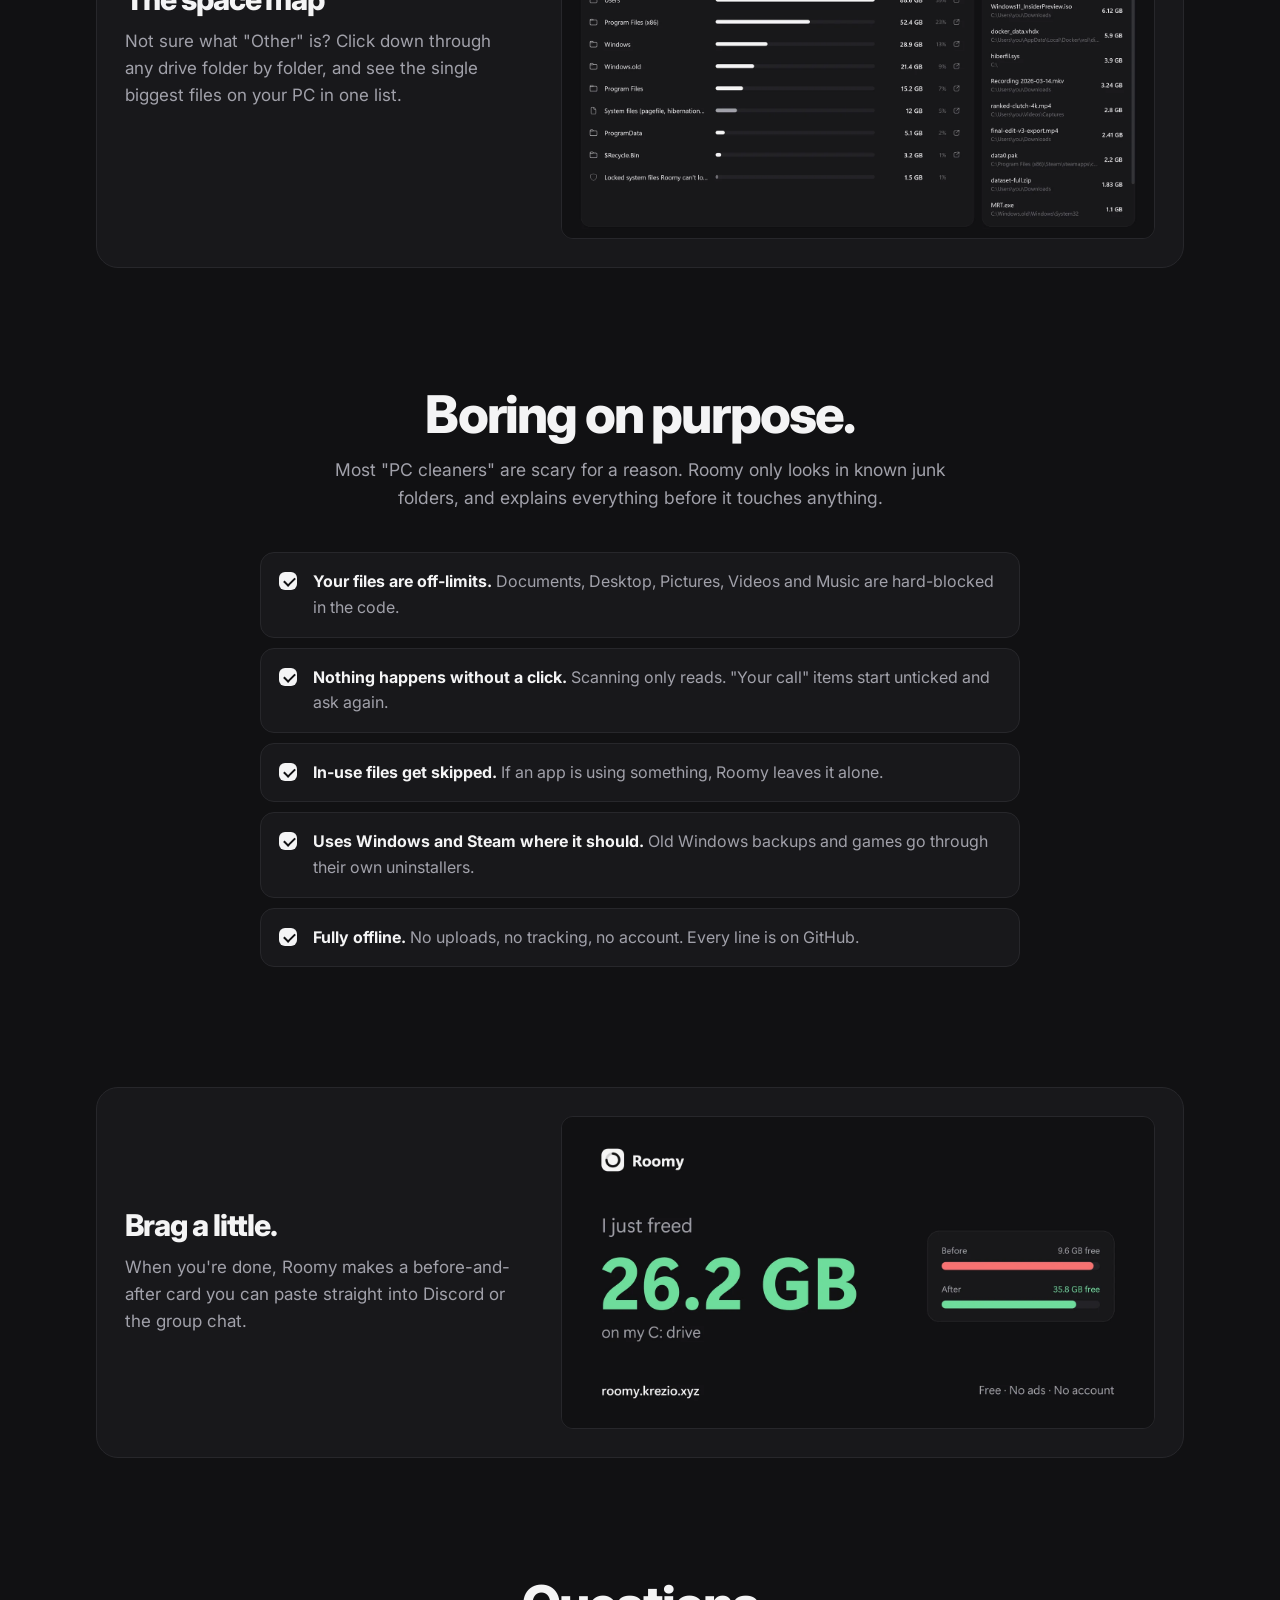
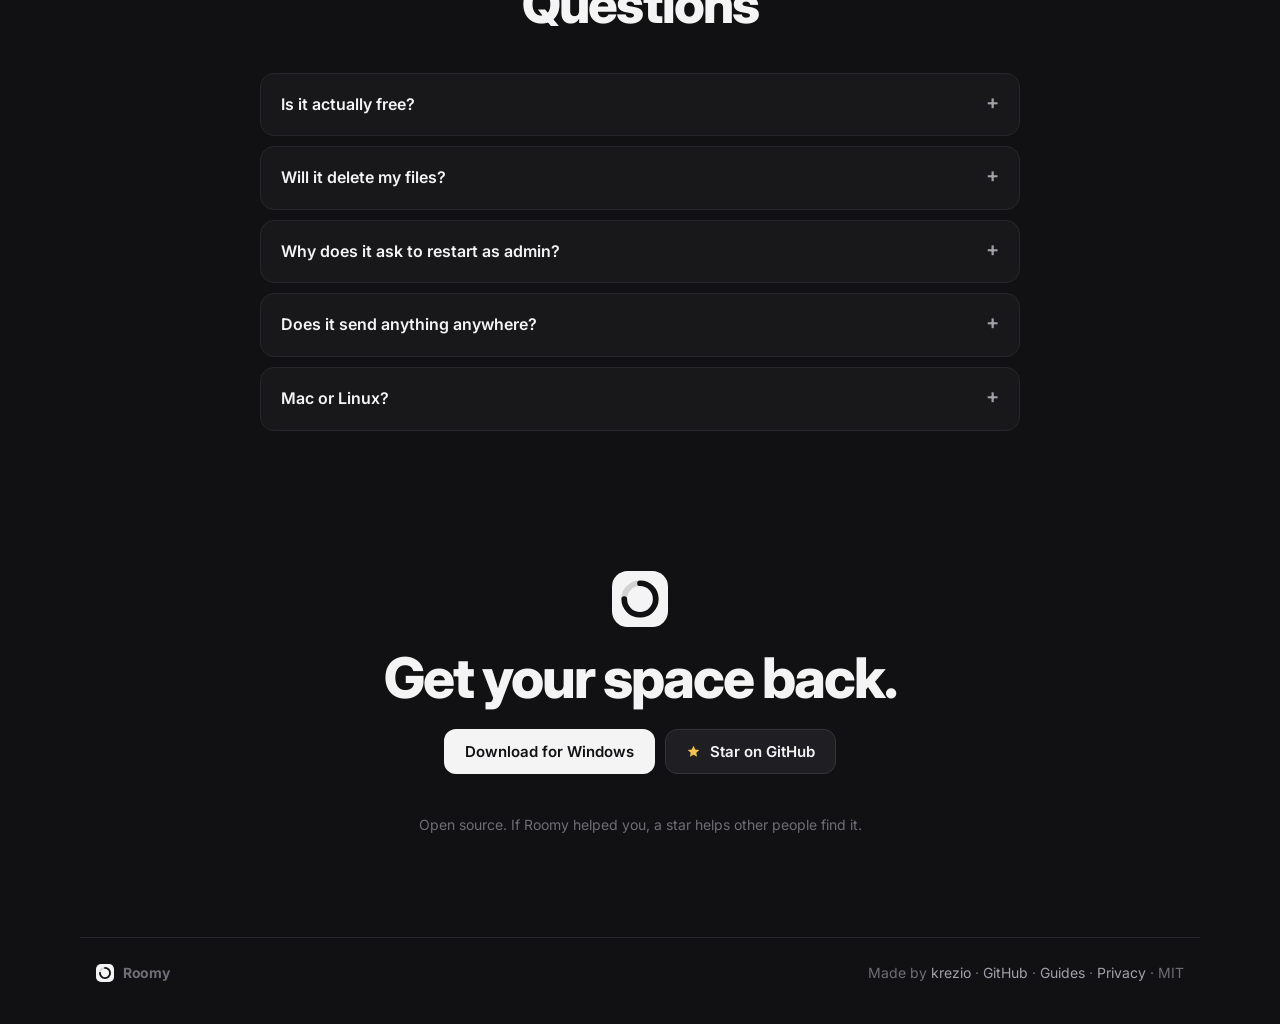
==== commit 2c862ab8: "Add privacy-friendly visitor stats" ====
--- a/site/index.html
+++ b/site/index.html
@@ -249,5 +249,6 @@
   </footer>
 
   <script src="main.js" defer></script>
+  <script defer src="https://static.cloudflareinsights.com/beacon.min.js" data-cf-beacon='{"token": "595ddd43099c44e98b23cda95087c4b7"}'></script>
 </body>
 </html>
